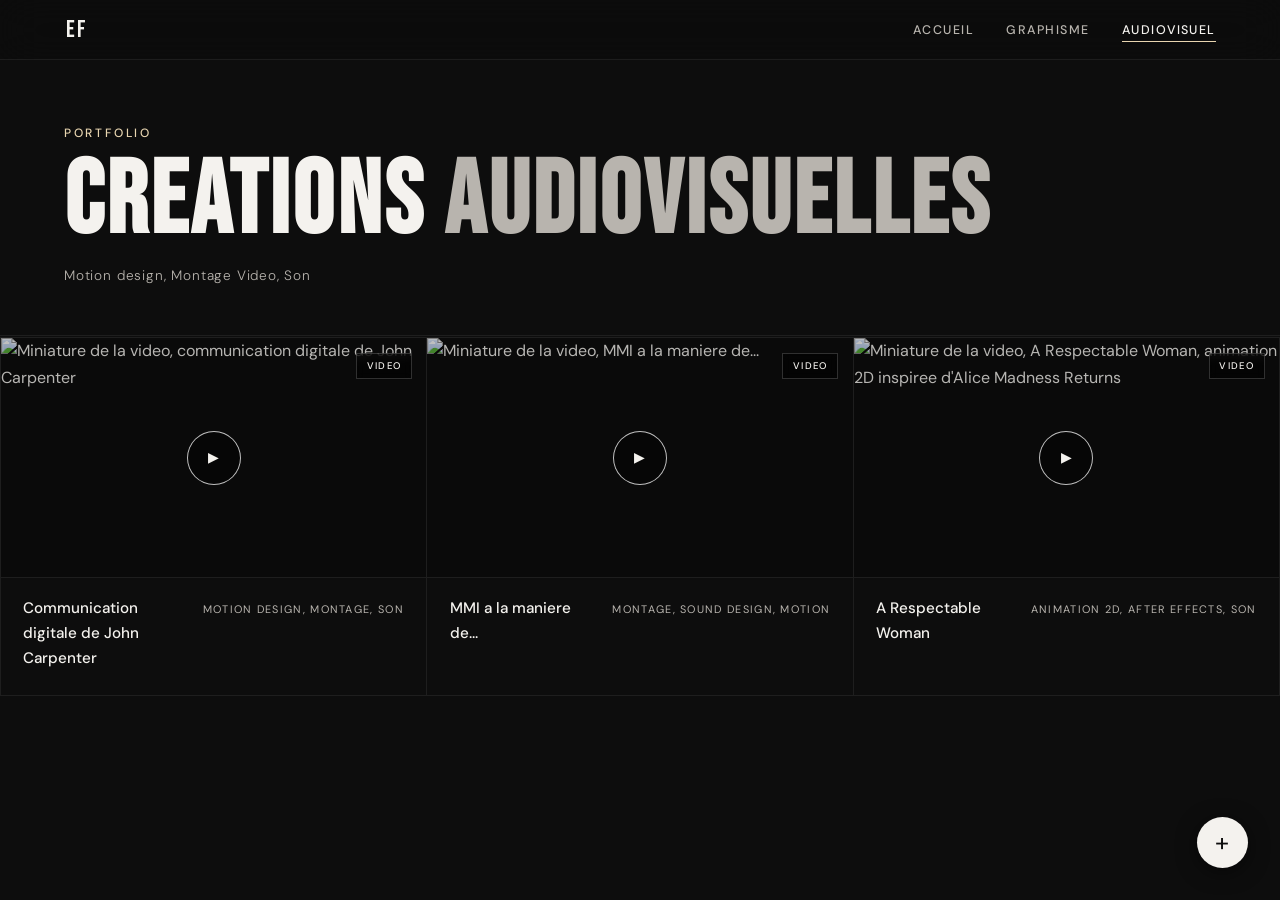
==== creations-audiovisuelles.html @ 41d5b632 "ajout" ====
<!DOCTYPE html>
<html lang="fr">
<head>
  <meta charset="UTF-8" />
  <meta name="viewport" content="width=device-width, initial-scale=1.0" />
  <meta name="description" content="Creations audiovisuelles d'Enzo Fontenier, motion design, film de marque, generique, sound design." />
  <title>Creations audiovisuelles</title>
  <link rel="stylesheet" href="style.css" />
</head>
<body class="page-audio">

  <a href="#galerie-video" class="lien-evitement">Aller au contenu principal</a>

  <nav class="navigation" id="navigation" aria-label="Navigation principale">
    <a href="index.html" class="navigation__logo" aria-label="Enzo Fontenier, Accueil">EF</a>
    <button class="navigation__burger" id="burger" aria-label="Ouvrir le menu" aria-expanded="false" aria-controls="liens-nav">
      <span aria-hidden="true"></span>
      <span aria-hidden="true"></span>
      <span aria-hidden="true"></span>
    </button>
    <ul class="navigation__liens" id="liens-nav" role="list">
      <li><a href="index.html" class="navigation__lien">Accueil</a></li>
      <li><a href="creations-graphiques.html" class="navigation__lien">Graphisme</a></li>
      <li><a href="creations-audiovisuelles.html" class="navigation__lien actif" aria-current="page">Audiovisuel</a></li>
    </ul>
  </nav>

  <header class="entete-page">
    <p class="sous-titre">Portfolio</p>
    <h1 class="entete-page__titre">Creations <em>audiovisuelles</em></h1>
    <p class="entete-page__description">Motion design, Montage Video, Son</p>
  </header>

  <main class="galerie-video" id="galerie-video" aria-label="Galerie des creations audiovisuelles">

    <article class="carte-video apparition"
      data-type="youtube"
      data-src="YeuqYWACY8Q"
      data-titre="Communication digitale de John Carpenter"
      data-description="Dans le cadre d'un projet universitaire de groupe, nous avons imagine la presence en ligne de John Carpenter au debut des annees 1980, comme si Internet et les reseaux sociaux existaient deja. L'objectif etait de concevoir une communication digitale fidele a son univers, sa personnalite et son parcours, tout en utilisant les codes actuels du web. Pour ce projet, j'ai realise le montage video, le motion design ainsi que la conception et le mixage sonore."
      tabindex="0"
      role="button"
      aria-haspopup="dialog"
      aria-label="Lire la video : Communication digitale de John Carpenter"
    >
      <div class="carte-video__miniature">
        <img
          src="https://img.youtube.com/vi/YeuqYWACY8Q/hqdefault.jpg"
          srcset="
            https://img.youtube.com/vi/YeuqYWACY8Q/mqdefault.jpg 320w,
            https://img.youtube.com/vi/YeuqYWACY8Q/hqdefault.jpg 480w,
            https://img.youtube.com/vi/YeuqYWACY8Q/sddefault.jpg 640w,
            https://img.youtube.com/vi/YeuqYWACY8Q/maxresdefault.jpg 1280w
          "
          sizes="(max-width: 480px) 100vw, (max-width: 768px) 50vw, 640px"
          alt="Miniature de la video, communication digitale de John Carpenter"
          loading="lazy"
          width="1280"
          height="720"
        />
        <div class="carte-video__lecture" aria-hidden="true"><span>&#9654;</span></div>
        <span class="carte-video__badge" aria-label="Categorie Video">Video</span>
      </div>
      <div class="carte-video__meta">
        <h2 class="carte-video__titre">Communication digitale de John Carpenter</h2>
        <p class="carte-video__categorie">Motion design, Montage, Son</p>
      </div>
    </article>

    <article class="carte-video apparition"
      data-type="youtube"
      data-src="-FejxiCeyHo"
      data-titre="MMI a la maniere de..."
      data-description="Dans le cadre d'un travail de groupe, nous avons realise une video de presentation de la formation MMI avec deux contraintes : adopter une esthetique cinematographique et limiter chaque plan a une duree maximale de 5 secondes. Au sein du projet, j'ai pris en charge le sound design, l'enregistrement et le mixage des voix sur Reaper et Adobe Audition, ainsi que le montage video et le motion design sur After Effects et Vegas Pro."
      tabindex="0"
      role="button"
      aria-haspopup="dialog"
      aria-label="Lire la video : MMI a la maniere de..."
    >
      <div class="carte-video__miniature">
        <img
          src="https://img.youtube.com/vi/-FejxiCeyHo/hqdefault.jpg"
          srcset="
            https://img.youtube.com/vi/-FejxiCeyHo/mqdefault.jpg 320w,
            https://img.youtube.com/vi/-FejxiCeyHo/hqdefault.jpg 480w,
            https://img.youtube.com/vi/-FejxiCeyHo/sddefault.jpg 640w,
            https://img.youtube.com/vi/-FejxiCeyHo/maxresdefault.jpg 1280w
          "
          sizes="(max-width: 480px) 100vw, (max-width: 768px) 50vw, 640px"
          alt="Miniature de la video, MMI a la maniere de..."
          loading="lazy"
          width="1280"
          height="720"
        />
        <div class="carte-video__lecture" aria-hidden="true"><span>&#9654;</span></div>
        <span class="carte-video__badge" aria-label="Categorie Video">Video</span>
      </div>
      <div class="carte-video__meta">
        <h2 class="carte-video__titre">MMI a la maniere de...</h2>
        <p class="carte-video__categorie">Montage, Sound design, Motion</p>
      </div>
    </article>

    <article class="carte-video apparition"
      data-type="youtube"
      data-src="Frn0LVYaQxY"
      data-titre="A Respectable Woman"
      data-description="Dans le cadre d'un projet de groupe en anglais, nous avons realise une animation 2D en motion design inspiree de l'univers visuel du jeu video Alice: Madness Returns. J'ai concu et anime l'ensemble du projet sur Adobe After Effects, en travaillant les animations, les transitions et l'ambiance graphique afin de restituer l'esthetique sombre et immersive du jeu. J'ai egalement assure le mixage et le traitement des voix sur Adobe Audition pour garantir une meilleure qualite sonore et une coherence avec l'animation."
      tabindex="0"
      role="button"
      aria-haspopup="dialog"
      aria-label="Lire la video : A Respectable Woman"
    >
      <div class="carte-video__miniature">
        <img
          src="https://img.youtube.com/vi/Frn0LVYaQxY/hqdefault.jpg"
          srcset="
            https://img.youtube.com/vi/Frn0LVYaQxY/mqdefault.jpg 320w,
            https://img.youtube.com/vi/Frn0LVYaQxY/hqdefault.jpg 480w,
            https://img.youtube.com/vi/Frn0LVYaQxY/sddefault.jpg 640w,
            https://img.youtube.com/vi/Frn0LVYaQxY/maxresdefault.jpg 1280w
          "
          sizes="(max-width: 480px) 100vw, (max-width: 768px) 50vw, 640px"
          alt="Miniature de la video, A Respectable Woman, animation 2D inspiree d'Alice Madness Returns"
          loading="lazy"
          width="1280"
          height="720"
        />
        <div class="carte-video__lecture" aria-hidden="true"><span>&#9654;</span></div>
        <span class="carte-video__badge" aria-label="Categorie Video">Video</span>
      </div>
      <div class="carte-video__meta">
        <h2 class="carte-video__titre">A Respectable Woman</h2>
        <p class="carte-video__categorie">Animation 2D, After Effects, Son</p>
      </div>
    </article>

  </main>

  <div class="modale-video" id="modale-video" role="dialog" aria-modal="true" aria-labelledby="modale-video-titre" aria-hidden="true">
    <button class="modale-video__fermer" id="modale-video-fermer" aria-label="Fermer la video">X</button>
    <div class="modale-video__interieur">
      <div class="modale-video__lecteur" id="modale-video-lecteur"></div>
      <div class="modale-video__legende">
        <h2 class="modale-video__titre" id="modale-video-titre"></h2>
        <p class="modale-video__description" id="modale-video-description"></p>
      </div>
    </div>
  </div>

  <button class="ajout-rapide-toggle" id="ajout-rapide-toggle" aria-label="Ajouter une video a la galerie" aria-controls="ajout-rapide-panneau" aria-expanded="false">+</button>

  <div class="ajout-rapide-panneau" id="ajout-rapide-panneau" role="dialog" aria-modal="true" aria-label="Ajouter une video YouTube" aria-hidden="true">
    <div class="ajout-rapide-panneau__entete">
      <h2 class="ajout-rapide-panneau__titre">Ajouter une video YouTube</h2>
      <button class="ajout-rapide-panneau__fermer" id="ajout-rapide-fermer" aria-label="Fermer le panneau">X</button>
    </div>
    <div class="ajout-rapide-panneau__corps">
      <label for="ajout-url">Lien YouTube <span>(ou juste l'ID)</span></label>
      <input type="url" id="ajout-url" placeholder="https://www.youtube.com/watch?v=..." autocomplete="off" />

      <label for="ajout-titre">Titre du projet</label>
      <input type="text" id="ajout-titre" placeholder="Mon projet video" />

      <label for="ajout-badge">Categorie</label>
      <input type="text" id="ajout-badge" placeholder="Motion, Film, Pub..." />

      <label for="ajout-tag">Format</label>
      <input type="text" id="ajout-tag" placeholder="Motion design, 1'20" />

      <label for="ajout-description">Description</label>
      <textarea id="ajout-description" rows="3" placeholder="Description du projet..."></textarea>

      <div class="ajout-rapide-panneau__actions">
        <button id="ajout-soumettre" type="button">Ajouter a la galerie</button>
        <button id="ajout-exporter" type="button">Exporter le HTML</button>
      </div>
      <p class="ajout-rapide-panneau__hint" id="ajout-hint" role="status" aria-live="polite"></p>
    </div>
  </div>

  <div class="modale-export" id="modale-export" role="dialog" aria-modal="true" aria-label="Code HTML a copier" aria-hidden="true">
    <div class="modale-export__interieur">
      <div class="modale-export__entete">
        <h3>Code HTML a copier dans la page</h3>
        <button id="modale-export-fermer" aria-label="Fermer la modale d'export">X</button>
      </div>
      <pre id="modale-export-code" tabindex="0" aria-label="Code HTML genere"></pre>
      <button id="modale-export-copier" type="button">Copier</button>
    </div>
  </div>

  <script src="accessibilite.js"></script>
  <script src="script.js"></script>

  <!-- Données structurées JSON-LD VideoObject pour le SEO -->
  <script type="application/ld+json">
  [
    {
      "@context": "https://schema.org",
      "@type": "VideoObject",
      "name": "Communication digitale de John Carpenter",
      "description": "Dans le cadre d'un projet universitaire de groupe, nous avons imagine la presence en ligne de John Carpenter au debut des annees 1980, comme si Internet et les reseaux sociaux existaient deja. L'objectif etait de concevoir une communication digitale fidele a son univers, sa personnalite et son parcours, tout en utilisant les codes actuels du web. Pour ce projet, j'ai realise le montage video, le motion design ainsi que la conception et le mixage sonore.",
      "thumbnailUrl": "https://img.youtube.com/vi/YeuqYWACY8Q/maxresdefault.jpg",
      "uploadDate": "2024-01-01",
      "embedUrl": "https://www.youtube.com/embed/YeuqYWACY8Q",
      "url": "https://www.youtube.com/watch?v=YeuqYWACY8Q",
      "author": {
        "@type": "Person",
        "name": "Enzo Fontenier"
      },
      "keywords": "motion design, montage video, sound design, John Carpenter, communication digitale"
    },
    {
      "@context": "https://schema.org",
      "@type": "VideoObject",
      "name": "MMI a la maniere de...",
      "description": "Dans le cadre d'un travail de groupe, nous avons realise une video de presentation de la formation MMI avec deux contraintes : adopter une esthetique cinematographique et limiter chaque plan a une duree maximale de 5 secondes. Au sein du projet, j'ai pris en charge le sound design, l'enregistrement et le mixage des voix sur Reaper et Adobe Audition, ainsi que le montage video et le motion design sur After Effects et Vegas Pro.",
      "thumbnailUrl": "https://img.youtube.com/vi/-FejxiCeyHo/maxresdefault.jpg",
      "uploadDate": "2024-01-01",
      "embedUrl": "https://www.youtube.com/embed/-FejxiCeyHo",
      "url": "https://www.youtube.com/watch?v=-FejxiCeyHo",
      "author": {
        "@type": "Person",
        "name": "Enzo Fontenier"
      },
      "keywords": "montage video, sound design, motion design, MMI, After Effects, Vegas Pro"
    },
    {
      "@context": "https://schema.org",
      "@type": "VideoObject",
      "name": "A Respectable Woman",
      "description": "Dans le cadre d'un projet de groupe en anglais, nous avons realise une animation 2D en motion design inspiree de l'univers visuel du jeu video Alice: Madness Returns. J'ai concu et anime l'ensemble du projet sur Adobe After Effects, en travaillant les animations, les transitions et l'ambiance graphique afin de restituer l'esthetique sombre et immersive du jeu. J'ai egalement assure le mixage et le traitement des voix sur Adobe Audition pour garantir une meilleure qualite sonore et une coherence avec l'animation.",
      "thumbnailUrl": "https://img.youtube.com/vi/Frn0LVYaQxY/maxresdefault.jpg",
      "uploadDate": "2024-01-01",
      "embedUrl": "https://www.youtube.com/embed/Frn0LVYaQxY",
      "url": "https://www.youtube.com/watch?v=Frn0LVYaQxY",
      "author": {
        "@type": "Person",
        "name": "Enzo Fontenier"
      },
      "keywords": "animation 2D, motion design, After Effects, Alice Madness Returns, sound design"
    }
  ]
  </script>
</body>
</html>
---- style.css ----
@font-face {
  font-family: 'Bebas Neue';
  src: url('fonts/bebas-neue-400.woff2') format('woff2');
  font-weight: 400;
  font-style: normal;
  font-display: swap;
}

@font-face {
  font-family: 'DM Sans';
  src: url('fonts/dm-sans-300-normal.woff2') format('woff2');
  font-weight: 300;
  font-style: normal;
  font-display: swap;
}

@font-face {
  font-family: 'DM Sans';
  src: url('fonts/dm-sans-300-italic.woff2') format('woff2');
  font-weight: 300;
  font-style: italic;
  font-display: swap;
}

@font-face {
  font-family: 'DM Sans';
  src: url('fonts/dm-sans-400-normal.woff2') format('woff2');
  font-weight: 400;
  font-style: normal;
  font-display: swap;
}

@font-face {
  font-family: 'DM Sans';
  src: url('fonts/dm-sans-500-normal.woff2') format('woff2');
  font-weight: 500;
  font-style: normal;
  font-display: swap;
}

:root {
  --noir:        #0d0d0d;
  --blanc:       #f4f2ee;
  --gris-100:    #e0ddd8;
  --gris-200:    #b8b4ae;
  --gris-700:    #2a2826;
  --gris-900:    #161412;
  --accent:      #e8d5b0;
  --police-titre: 'Bebas Neue', 'Arial Narrow', sans-serif;
  --police-corps: 'DM Sans', Helvetica, Arial, sans-serif;
  --nav-h:        60px;
  --rayon:        4px;
  --ease:         cubic-bezier(0.25, 0.46, 0.45, 0.94);
  --ease-out:     cubic-bezier(0.16, 1, 0.3, 1);
  --transition:   0.35s var(--ease);
}

*,
*::before,
*::after {
  box-sizing: border-box;
  margin: 0;
  padding: 0;
}

html {
  scroll-behavior: smooth;
  -webkit-font-smoothing: antialiased;
  text-rendering: optimizeLegibility;
}

body {
  background: var(--noir);
  color: var(--blanc);
  font-family: var(--police-corps);
  font-size: 1rem;
  line-height: 1.65;
  min-height: 100vh;
  overflow-x: hidden;
}

img,
video {
  display: block;
  max-width: 100%;
  height: auto;
}

a {
  color: inherit;
  text-decoration: none;
}

ul {
  list-style: none;
}

button {
  background: none;
  border: none;
  cursor: pointer;
  font: inherit;
  color: inherit;
}

:focus-visible {
  outline: 2px solid var(--accent);
  outline-offset: 3px;
}

.visually-hidden {
  position: absolute;
  width: 1px;
  height: 1px;
  overflow: hidden;
  clip-path: inset(50%);
  white-space: nowrap;
}

.lien-evitement {
  position: absolute;
  top: -100px;
  left: 1rem;
  z-index: 1000;
  background: var(--blanc);
  color: var(--noir);
  padding: 0.75rem 1.25rem;
  border-radius: var(--rayon);
  font-size: 0.85rem;
  font-weight: 600;
  transition: top 0.2s ease;
}

.lien-evitement:focus {
  top: 1rem;
}

.grille-fond {
  position: fixed;
  inset: 0;
  z-index: 0;
  pointer-events: none;
  background-image:
    linear-gradient(rgba(255, 255, 255, 0.018) 1px, transparent 1px),
    linear-gradient(90deg, rgba(255, 255, 255, 0.018) 1px, transparent 1px);
  background-size: 72px 72px;
}

.navigation {
  position: fixed;
  top: 0;
  left: 0;
  right: 0;
  height: var(--nav-h);
  display: flex;
  align-items: center;
  justify-content: space-between;
  padding: 0 clamp(1.5rem, 5vw, 4rem);
  z-index: 100;
  background: rgba(13, 13, 13, 0.92);
  backdrop-filter: blur(20px);
  -webkit-backdrop-filter: blur(20px);
  border-bottom: 1px solid rgba(255, 255, 255, 0.07);
}

.navigation__logo {
  font-family: var(--police-titre);
  font-size: 1.5rem;
  letter-spacing: 0.1em;
  color: var(--blanc);
  padding: 0.25rem 0.1rem;
}

.navigation__liens {
  display: flex;
  gap: 2rem;
}

.navigation__lien {
  font-size: 0.78rem;
  font-weight: 500;
  letter-spacing: 0.12em;
  text-transform: uppercase;
  color: var(--gris-200);
  transition: color var(--transition);
  position: relative;
  padding-bottom: 3px;
}

.navigation__lien::after {
  content: '';
  position: absolute;
  bottom: -1px;
  left: 0;
  width: 0;
  height: 1px;
  background: var(--accent);
  transition: width var(--transition);
}

.navigation__lien:hover,
.navigation__lien.actif {
  color: var(--blanc);
}

.navigation__lien.actif::after,
.navigation__lien:hover::after {
  width: 100%;
}

.navigation__burger {
  display: none;
  flex-direction: column;
  justify-content: center;
  align-items: center;
  gap: 5px;
  width: 44px;
  height: 44px;
}

.navigation__burger span {
  display: block;
  width: 22px;
  height: 1.5px;
  background: var(--blanc);
  transition: var(--transition);
}

.navigation__burger.ouvert span:nth-child(1) { transform: translateY(6.5px) rotate(45deg); }
.navigation__burger.ouvert span:nth-child(2) { opacity: 0; }
.navigation__burger.ouvert span:nth-child(3) { transform: translateY(-6.5px) rotate(-45deg); }

.apparition {
  opacity: 0;
  transform: translateY(24px);
  transition: opacity 0.65s var(--ease-out), transform 0.65s var(--ease-out);
}

.apparition.visible {
  opacity: 1;
  transform: translateY(0);
}

@media (prefers-reduced-motion: reduce) {
  .apparition,
  .accueil__cadre-photo,
  .carte__images img,
  .carte-video__miniature img {
    transition: none !important;
    animation: none !important;
    opacity: 1;
    transform: none;
  }
}

.accueil {
  position: relative;
  z-index: 1;
  min-height: 100vh;
  display: grid;
  grid-template-columns: 420px 1fr;
  align-items: stretch;
  padding-top: var(--nav-h);
}

.accueil__colonne-photo {
  display: flex;
  flex-direction: column;
  align-items: center;
  justify-content: center;
  padding: 3rem clamp(1.5rem, 3vw, 3rem);
  border-right: 1px solid rgba(255, 255, 255, 0.07);
  gap: 2rem;
  min-height: calc(100vh - var(--nav-h));
}

.accueil__cadre-photo {
  position: relative;
  width: min(320px, 90%);
  animation: apparaitre 0.9s var(--ease-out) 0.1s both;
}

@keyframes apparaitre {
  from { opacity: 0; transform: translateY(20px); }
  to   { opacity: 1; transform: translateY(0); }
}

.accueil__photo {
  width: 100%;
  aspect-ratio: 4 / 5;
  object-fit: cover;
  object-position: top;
  display: block;
}

.accueil__photo-accent {
  position: absolute;
  inset: -10px;
  border: 1px solid rgba(232, 213, 176, 0.2);
  pointer-events: none;
}

.accueil__reseaux {
  display: flex;
  gap: 1.5rem;
}

.accueil__reseaux a {
  font-size: 0.75rem;
  font-weight: 500;
  letter-spacing: 0.12em;
  text-transform: uppercase;
  color: var(--gris-200);
  transition: color var(--transition);
  padding: 0.4rem 0.1rem;
}

.accueil__reseaux a:hover {
  color: var(--accent);
}

.accueil__contenu {
  display: flex;
  flex-direction: column;
  justify-content: center;
  padding: 3rem clamp(2rem, 5vw, 6rem);
  gap: 1.8rem;
}

.sous-titre {
  font-size: 0.75rem;
  font-weight: 500;
  letter-spacing: 0.22em;
  text-transform: uppercase;
  color: var(--accent);
  transition-delay: 0.1s;
}

.accueil__nom {
  display: flex;
  flex-direction: column;
  font-family: var(--police-titre);
  font-size: clamp(4rem, 8vw, 9rem);
  line-height: 0.92;
  letter-spacing: 0.02em;
  transition-delay: 0.15s;
}

.accueil__prenom      { color: var(--gris-200); }
.accueil__nom-famille { color: var(--blanc); }

.accueil__bio {
  max-width: 46ch;
  color: var(--gris-100);
  font-size: 0.95rem;
  font-weight: 300;
  line-height: 1.8;
  transition-delay: 0.25s;
}

.accueil__cta {
  display: flex;
  flex-wrap: wrap;
  gap: 0.9rem;
  transition-delay: 0.35s;
}

.btn {
  font-size: 0.75rem;
  font-weight: 500;
  letter-spacing: 0.15em;
  text-transform: uppercase;
  padding: 0.9rem 2.2rem;
  transition: var(--transition);
  min-height: 44px;
  display: inline-flex;
  align-items: center;
}

.btn--primaire {
  background: var(--blanc);
  color: var(--noir);
}

.btn--primaire:hover {
  background: var(--accent);
  transform: translateY(-2px);
}

.btn--fantome {
  border: 1px solid rgba(255, 255, 255, 0.35);
  color: var(--blanc);
}

.btn--fantome:hover {
  border-color: var(--accent);
  color: var(--accent);
  transform: translateY(-2px);
}

.indicateur-scroll {
  position: fixed;
  bottom: 2rem;
  left: 50%;
  transform: translateX(-50%);
  display: flex;
  flex-direction: column;
  align-items: center;
  gap: 0.4rem;
  text-decoration: none;
  color: inherit;
  opacity: 0.45;
  transition: opacity 0.3s ease;
  z-index: 10;
  cursor: pointer;
}

.indicateur-scroll:hover { opacity: 1; }

.indicateur-scroll.cache {
  opacity: 0;
  pointer-events: none;
}

.indicateur-scroll__texte {
  font-size: 0.65rem;
  font-weight: 600;
  letter-spacing: 0.18em;
  text-transform: uppercase;
}

.indicateur-scroll__fleche {
  animation: rebond 1.6s ease-in-out infinite;
  display: flex;
}

@keyframes rebond {
  0%, 100% { transform: translateY(0); }
  50%       { transform: translateY(6px); }
}

.contact {
  padding: clamp(4rem, 10vw, 8rem) clamp(1.5rem, 6vw, 5rem);
  position: relative;
  z-index: 1;
}

.contact__interieur {
  max-width: 760px;
  margin: 0 auto;
}

.contact__titre {
  font-size: clamp(2rem, 5vw, 3.5rem);
  font-weight: 700;
  letter-spacing: -0.02em;
  margin-bottom: 2.5rem;
  line-height: 1.1;
}

.contact__formulaire {
  display: flex;
  flex-direction: column;
  gap: 1.25rem;
}

.contact__ligne {
  display: grid;
  grid-template-columns: 1fr 1fr;
  gap: 1.25rem;
}

.contact__champ {
  display: flex;
  flex-direction: column;
  gap: 0.4rem;
}

.contact__champ label {
  font-size: 0.78rem;
  font-weight: 600;
  letter-spacing: 0.08em;
  text-transform: uppercase;
  opacity: 0.6;
}

.contact__champ input,
.contact__champ textarea {
  background: transparent;
  border: 1px solid rgba(255, 255, 255, 0.15);
  border-radius: var(--rayon);
  padding: 0.75rem 1rem;
  font-size: 0.95rem;
  color: inherit;
  font-family: inherit;
  transition: border-color 0.2s ease, box-shadow 0.2s ease;
  outline: none;
  resize: vertical;
  width: 100%;
}

.contact__champ input::placeholder,
.contact__champ textarea::placeholder {
  opacity: 0.35;
}

.contact__champ input:focus,
.contact__champ textarea:focus {
  border-color: rgba(255, 255, 255, 0.5);
  box-shadow: 0 0 0 3px rgba(255, 255, 255, 0.06);
}

.contact__champ input:invalid:not(:placeholder-shown),
.contact__champ textarea:invalid:not(:placeholder-shown) {
  border-color: rgba(255, 100, 100, 0.5);
}

.contact__note {
  font-size: 0.78rem;
  color: var(--gris-200);
  margin-bottom: 0.25rem;
}

.contact__soumettre {
  align-self: flex-start;
  display: inline-flex;
  align-items: center;
  gap: 0.6rem;
  margin-top: 0.5rem;
}

.contact__soumettre svg {
  transition: transform 0.2s ease;
}

.contact__soumettre:hover svg {
  transform: translateX(3px) translateY(-2px);
}

.contact__statut {
  font-size: 0.85rem;
  color: var(--accent);
  min-height: 1.2em;
}

.entete-page {
  position: relative;
  z-index: 1;
  padding: calc(var(--nav-h) + 4rem) clamp(1.5rem, 5vw, 5rem) 3rem;
  border-bottom: 1px solid rgba(255, 255, 255, 0.07);
}

.entete-page .sous-titre {
  margin-bottom: 0.8rem;
}

.entete-page__titre {
  font-family: var(--police-titre);
  font-size: clamp(3.5rem, 8vw, 8rem);
  line-height: 0.9;
  letter-spacing: 0.03em;
  margin-bottom: 1rem;
}

.entete-page__titre em {
  font-style: normal;
  color: var(--gris-200);
}

.entete-page__description {
  font-size: 0.85rem;
  font-weight: 300;
  color: var(--gris-200);
  letter-spacing: 0.06em;
}

.galerie {
  position: relative;
  z-index: 1;
  display: grid;
  grid-template-columns: repeat(auto-fill, minmax(min(100%, 380px), 1fr));
  gap: 1px;
  background: rgba(255, 255, 255, 0.07);
  padding: 1px;
  margin-top: 1px;
}

.carte {
  background: var(--noir);
  cursor: pointer;
  overflow: hidden;
  transition-delay: calc(var(--i, 0) * 60ms);
}

.carte__images {
  position: relative;
  overflow: hidden;
  aspect-ratio: 4 / 3;
}

.carte__images img {
  position: absolute;
  inset: 0;
  width: 100%;
  height: 100%;
  object-fit: cover;
  transition: transform 0.65s var(--ease);
}

.carte__images img:not(:first-child) {
  display: none;
}

.carte:hover .carte__images img {
  transform: scale(1.05);
}

.carte__superposition {
  position: absolute;
  inset: 0;
  background: rgba(13, 13, 13, 0.55);
  display: flex;
  align-items: flex-end;
  padding: 1.2rem;
  opacity: 0;
  transition: opacity 0.35s;
}

.carte:hover .carte__superposition,
.carte:focus-within .carte__superposition {
  opacity: 1;
}

.carte__label-ouverture {
  font-size: 0.7rem;
  font-weight: 500;
  letter-spacing: 0.18em;
  text-transform: uppercase;
  color: var(--blanc);
  border: 1px solid rgba(255, 255, 255, 0.45);
  padding: 0.4rem 0.9rem;
}

.carte__meta {
  padding: 1.1rem 1.4rem 1.5rem;
  border-top: 1px solid rgba(255, 255, 255, 0.07);
  display: flex;
  align-items: baseline;
  justify-content: space-between;
  gap: 1rem;
}

.carte__titre {
  font-family: var(--police-corps);
  font-size: 0.95rem;
  font-weight: 500;
}

.carte__categorie {
  font-size: 0.68rem;
  font-weight: 400;
  letter-spacing: 0.12em;
  text-transform: uppercase;
  color: var(--gris-200);
  white-space: nowrap;
}

.faq {
  position: relative;
  z-index: 1;
  padding: clamp(4rem, 10vw, 7rem) clamp(1.5rem, 6vw, 5rem);
  border-top: 1px solid rgba(255, 255, 255, 0.07);
}

.faq__contenu {
  max-width: 760px;
  margin: 0 auto;
  counter-reset: faq;
}

.faq__titre {
  font-family: var(--police-titre);
  font-size: clamp(2.2rem, 5vw, 3.5rem);
  letter-spacing: 0.03em;
  line-height: 1;
  margin-bottom: clamp(2rem, 5vw, 3rem);
}

.faq__item {
  counter-increment: faq;
  border-top: 1px solid rgba(255, 255, 255, 0.1);
  padding: 1.75rem 0;
}

.faq__item:last-of-type {
  border-bottom: 1px solid rgba(255, 255, 255, 0.1);
}

.faq__question {
  display: flex;
  align-items: baseline;
  gap: 1rem;
  font-family: var(--police-corps);
  font-size: clamp(1rem, 2vw, 1.15rem);
  font-weight: 500;
  letter-spacing: 0.01em;
  line-height: 1.4;
  margin-bottom: 0.9rem;
}

.faq__question::before {
  content: counter(faq, decimal-leading-zero);
  flex-shrink: 0;
  font-family: var(--police-corps);
  font-size: 0.7rem;
  font-weight: 600;
  letter-spacing: 0.08em;
  color: var(--accent);
  padding-top: 0.25rem;
}

.faq__reponse p {
  font-size: 0.92rem;
  font-weight: 300;
  line-height: 1.85;
  color: var(--gris-100);
  padding-left: calc(0.7rem + 1rem);
}

.faq__reponse strong {
  color: var(--accent);
  font-weight: 600;
}

.tiroir {
  position: fixed;
  inset: 0;
  z-index: 200;
  display: flex;
  justify-content: flex-end;
  pointer-events: none;
}

.tiroir.ouvert {
  pointer-events: all;
}

.tiroir__fond {
  position: absolute;
  inset: 0;
  background: rgba(0, 0, 0, 0.7);
  opacity: 0;
  transition: opacity 0.4s var(--ease);
  backdrop-filter: blur(4px);
  -webkit-backdrop-filter: blur(4px);
}

.tiroir.ouvert .tiroir__fond {
  opacity: 1;
}

.tiroir__panneau {
  position: relative;
  z-index: 1;
  width: min(680px, 100vw);
  height: 100%;
  background: var(--gris-900);
  border-left: 1px solid rgba(255, 255, 255, 0.08);
  display: flex;
  flex-direction: column;
  transform: translateX(100%);
  transition: transform 0.5s var(--ease-out);
  overflow: hidden;
}

.tiroir.ouvert .tiroir__panneau {
  transform: translateX(0);
}

.tiroir__entete {
  display: flex;
  align-items: flex-start;
  justify-content: space-between;
  padding: 2rem 2rem 1.5rem;
  border-bottom: 1px solid rgba(255, 255, 255, 0.07);
  flex-shrink: 0;
}

.tiroir__entete-texte {
  display: flex;
  flex-direction: column;
  gap: 0.35rem;
}

.tiroir__categorie {
  font-size: 0.68rem;
  font-weight: 500;
  letter-spacing: 0.18em;
  text-transform: uppercase;
  color: var(--accent);
}

.tiroir__titre {
  font-family: var(--police-titre);
  font-size: 2.2rem;
  letter-spacing: 0.04em;
  line-height: 1;
}

.tiroir__fermer {
  width: 44px;
  height: 44px;
  border: 1px solid rgba(255, 255, 255, 0.18);
  display: flex;
  align-items: center;
  justify-content: center;
  font-size: 0.9rem;
  color: var(--gris-200);
  flex-shrink: 0;
  transition: border-color var(--transition), color var(--transition), transform var(--transition);
  margin-top: 0.2rem;
}

.tiroir__fermer:hover {
  border-color: var(--blanc);
  color: var(--blanc);
  transform: rotate(90deg);
}

.tiroir__contenu {
  overflow-y: auto;
  flex: 1;
  padding: 2rem;
  display: flex;
  flex-direction: column;
  gap: 1.5rem;
  scrollbar-width: thin;
  scrollbar-color: var(--gris-700) transparent;
}

.tiroir__contenu::-webkit-scrollbar { width: 4px; }
.tiroir__contenu::-webkit-scrollbar-track { background: transparent; }
.tiroir__contenu::-webkit-scrollbar-thumb { background: var(--gris-700); border-radius: 2px; }

.tiroir__description {
  font-size: 0.92rem;
  font-weight: 300;
  color: var(--gris-100);
  line-height: 1.8;
}

.tiroir__meta-grille {
  display: flex;
  flex-wrap: wrap;
  gap: 0.5rem 1.5rem;
}

.tiroir__meta-element {
  display: flex;
  flex-direction: column;
  gap: 0.15rem;
}

.tiroir__meta-label {
  font-size: 0.63rem;
  font-weight: 500;
  letter-spacing: 0.16em;
  text-transform: uppercase;
  color: var(--gris-200);
}

.tiroir__meta-valeur {
  font-size: 0.85rem;
  font-weight: 400;
  color: var(--blanc);
}

.tiroir__images {
  display: flex;
  flex-direction: column;
  gap: 1rem;
}

.tiroir__image-projet {
  width: 100%;
  height: auto;
  max-width: 100%;
  display: block;
  object-fit: contain;
  border-radius: var(--rayon);
  background: var(--gris-900);
}

.galerie-video {
  position: relative;
  z-index: 1;
  display: grid;
  grid-template-columns: repeat(auto-fill, minmax(min(100%, 380px), 1fr));
  gap: 1px;
  background: rgba(255, 255, 255, 0.07);
  padding: 1px;
  margin-top: 1px;
}

.carte-video {
  background: var(--noir);
  cursor: pointer;
  overflow: hidden;
  transition-delay: calc(var(--i, 0) * 60ms);
}

.carte-video__miniature {
  position: relative;
  overflow: hidden;
  aspect-ratio: 16 / 9;
}

.carte-video__miniature img {
  width: 100%;
  height: 100%;
  object-fit: cover;
  transition: transform 0.65s var(--ease);
}

.carte-video:hover .carte-video__miniature img {
  transform: scale(1.04);
}

.carte-video__lecture {
  position: absolute;
  inset: 0;
  display: flex;
  align-items: center;
  justify-content: center;
  background: rgba(0, 0, 0, 0.25);
  transition: background 0.35s;
}

.carte-video:hover .carte-video__lecture {
  background: rgba(0, 0, 0, 0.4);
}

.carte-video__lecture span {
  width: 54px;
  height: 54px;
  border: 1.5px solid rgba(255, 255, 255, 0.75);
  border-radius: 50%;
  display: flex;
  align-items: center;
  justify-content: center;
  font-size: 0.85rem;
  color: var(--blanc);
  background: rgba(0, 0, 0, 0.3);
  backdrop-filter: blur(4px);
  transition: transform 0.4s var(--ease-out), background 0.35s;
}

.carte-video:hover .carte-video__lecture span {
  transform: scale(1.1);
  background: rgba(255, 255, 255, 0.12);
}

.carte-video__badge {
  position: absolute;
  top: 0.9rem;
  right: 0.9rem;
  font-size: 0.6rem;
  font-weight: 500;
  letter-spacing: 0.14em;
  text-transform: uppercase;
  color: var(--blanc);
  background: rgba(0, 0, 0, 0.6);
  border: 1px solid rgba(255, 255, 255, 0.18);
  padding: 0.28rem 0.6rem;
  backdrop-filter: blur(4px);
}

.carte-video__meta {
  padding: 1.1rem 1.4rem 1.5rem;
  border-top: 1px solid rgba(255, 255, 255, 0.07);
  display: flex;
  align-items: baseline;
  justify-content: space-between;
  gap: 1rem;
}

.carte-video__titre {
  font-size: 0.95rem;
  font-weight: 500;
}

.carte-video__categorie {
  font-size: 0.68rem;
  font-weight: 400;
  letter-spacing: 0.12em;
  text-transform: uppercase;
  color: var(--gris-200);
  white-space: nowrap;
}

.modale-video {
  position: fixed;
  inset: 0;
  z-index: 200;
  background: rgba(0, 0, 0, 0.96);
  display: flex;
  align-items: center;
  justify-content: center;
  opacity: 0;
  pointer-events: none;
  transition: opacity 0.35s;
  padding: calc(var(--nav-h) + 1rem) 1.5rem 2rem;
}

.modale-video.ouverte {
  opacity: 1;
  pointer-events: all;
}

.modale-video__interieur {
  width: min(92vw, 1000px);
  transform: translateY(16px) scale(0.97);
  transition: transform 0.45s var(--ease-out);
}

.modale-video.ouverte .modale-video__interieur {
  transform: none;
}

.modale-video__lecteur {
  position: relative;
  aspect-ratio: 16 / 9;
  background: var(--gris-900);
  overflow: hidden;
}

.modale-video__lecteur iframe,
.modale-video__lecteur video {
  position: absolute;
  inset: 0;
  width: 100%;
  height: 100%;
  border: none;
}

.modale-video__legende {
  padding: 1.2rem 0 0;
  border-top: 1px solid rgba(255, 255, 255, 0.08);
}

.modale-video__titre {
  font-family: var(--police-titre);
  font-size: 1.5rem;
  letter-spacing: 0.04em;
  margin-bottom: 0.4rem;
}

.modale-video__description {
  color: var(--gris-100);
  font-size: 0.88rem;
  font-weight: 300;
  line-height: 1.75;
  max-width: 60ch;
}

.modale-video__fermer {
  position: absolute;
  top: calc(var(--nav-h) + 0.4rem);
  right: 1.5rem;
  width: 44px;
  height: 44px;
  border: 1px solid rgba(255, 255, 255, 0.18);
  display: flex;
  align-items: center;
  justify-content: center;
  color: var(--gris-200);
  font-size: 0.85rem;
  transition: border-color var(--transition), color var(--transition), transform var(--transition);
}

.modale-video__fermer:hover {
  border-color: var(--blanc);
  color: var(--blanc);
  transform: rotate(90deg);
}

.ajout-rapide-toggle {
  position: fixed;
  bottom: 2rem;
  right: 2rem;
  width: 3.2rem;
  height: 3.2rem;
  border-radius: 50%;
  background: var(--blanc);
  color: var(--noir);
  font-size: 1.6rem;
  line-height: 1;
  display: flex;
  align-items: center;
  justify-content: center;
  cursor: pointer;
  box-shadow: 0 4px 20px rgba(0, 0, 0, 0.5);
  z-index: 900;
  transition: transform 0.2s, background 0.2s;
  user-select: none;
  min-width: 44px;
  min-height: 44px;
}

.ajout-rapide-toggle:hover {
  transform: scale(1.1);
  background: var(--gris-100);
}

.ajout-rapide-panneau {
  position: fixed;
  top: 0;
  right: 0;
  width: min(420px, 100vw);
  height: 100%;
  background: var(--gris-900);
  border-left: 1px solid rgba(255, 255, 255, 0.08);
  z-index: 950;
  transform: translateX(100%);
  transition: transform 0.35s cubic-bezier(0.4, 0, 0.2, 1);
  overflow-y: auto;
  display: flex;
  flex-direction: column;
}

.ajout-rapide-panneau.ouvert {
  transform: translateX(0);
}

.ajout-rapide-panneau__entete {
  display: flex;
  justify-content: space-between;
  align-items: center;
  padding: 1.4rem 1.6rem;
  border-bottom: 1px solid rgba(255, 255, 255, 0.08);
  position: sticky;
  top: 0;
  background: var(--gris-900);
  z-index: 1;
}

.ajout-rapide-panneau__titre {
  font-size: 0.95rem;
  font-weight: 600;
  color: var(--blanc);
  margin: 0;
}

.ajout-rapide-panneau__fermer {
  color: var(--gris-200);
  font-size: 1.1rem;
  padding: 0.4rem;
  min-width: 44px;
  min-height: 44px;
  display: flex;
  align-items: center;
  justify-content: center;
  transition: color 0.15s;
}

.ajout-rapide-panneau__fermer:hover {
  color: var(--blanc);
}

.ajout-rapide-panneau__corps {
  padding: 1.4rem 1.6rem;
  display: flex;
  flex-direction: column;
  gap: 0.7rem;
}

.ajout-rapide-panneau__corps label {
  font-size: 0.75rem;
  font-weight: 600;
  text-transform: uppercase;
  letter-spacing: 0.08em;
  color: var(--gris-200);
  margin-bottom: -0.3rem;
}

.ajout-rapide-panneau__corps label span {
  text-transform: none;
  font-weight: 400;
  letter-spacing: 0;
}

.ajout-rapide-panneau__corps input,
.ajout-rapide-panneau__corps textarea {
  background: rgba(255, 255, 255, 0.05);
  border: 1px solid rgba(255, 255, 255, 0.12);
  color: var(--blanc);
  border-radius: var(--rayon);
  padding: 0.65rem 0.85rem;
  font-size: 0.88rem;
  font-family: inherit;
  outline: none;
  transition: border-color 0.15s;
  resize: vertical;
  width: 100%;
}

.ajout-rapide-panneau__corps input:focus,
.ajout-rapide-panneau__corps textarea:focus {
  border-color: var(--accent);
}

.ajout-rapide-panneau__actions {
  display: flex;
  gap: 0.6rem;
  margin-top: 0.4rem;
}

.ajout-rapide-panneau__actions button {
  flex: 1;
  padding: 0.75rem;
  border-radius: var(--rayon);
  border: none;
  font-size: 0.85rem;
  font-weight: 600;
  cursor: pointer;
  transition: opacity 0.15s;
  min-height: 44px;
}

.ajout-rapide-panneau__actions button:hover {
  opacity: 0.8;
}

#ajout-soumettre {
  background: var(--blanc);
  color: var(--noir);
}

#ajout-exporter {
  background: rgba(255, 255, 255, 0.1);
  color: var(--blanc);
  border: 1px solid rgba(255, 255, 255, 0.15);
}

.ajout-rapide-panneau__hint {
  font-size: 0.8rem;
  color: #6ecf6e;
  min-height: 1.2em;
  margin: 0;
}

.ajout-rapide-panneau__hint.erreur {
  color: #f47f7f;
}

.modale-export {
  display: none;
  position: fixed;
  inset: 0;
  background: rgba(0, 0, 0, 0.85);
  z-index: 1100;
  align-items: center;
  justify-content: center;
}

.modale-export.ouverte {
  display: flex;
}

.modale-export__interieur {
  background: var(--gris-900);
  border: 1px solid rgba(255, 255, 255, 0.1);
  border-radius: 10px;
  width: min(680px, 94vw);
  max-height: 80vh;
  display: flex;
  flex-direction: column;
  overflow: hidden;
}

.modale-export__entete {
  display: flex;
  justify-content: space-between;
  align-items: center;
  padding: 1rem 1.2rem;
  border-bottom: 1px solid rgba(255, 255, 255, 0.08);
}

.modale-export__entete h3 {
  color: var(--blanc);
  font-size: 0.9rem;
  margin: 0;
}

.modale-export__entete button {
  color: var(--gris-200);
  font-size: 1.1rem;
  padding: 0.4rem;
  min-width: 44px;
  min-height: 44px;
  display: flex;
  align-items: center;
  justify-content: center;
  transition: color 0.15s;
}

.modale-export__entete button:hover {
  color: var(--blanc);
}

#modale-export-code {
  flex: 1;
  overflow-y: auto;
  padding: 1rem 1.2rem;
  font-family: 'Courier New', monospace;
  font-size: 0.78rem;
  line-height: 1.6;
  color: #a8d5a2;
  white-space: pre-wrap;
  word-break: break-all;
  margin: 0;
}

#modale-export-copier {
  margin: 0.8rem 1.2rem 1rem;
  padding: 0.6rem 1.2rem;
  background: var(--blanc);
  color: var(--noir);
  border: none;
  border-radius: var(--rayon);
  font-weight: 600;
  font-size: 0.85rem;
  cursor: pointer;
  align-self: flex-start;
  transition: opacity 0.15s;
  min-height: 44px;
}

#modale-export-copier:hover {
  opacity: 0.8;
}

@media (max-width: 960px) {
  .accueil {
    grid-template-columns: 1fr;
    height: auto;
  }

  .accueil__colonne-photo {
    min-height: auto;
    padding: calc(var(--nav-h) + 3rem) 2rem 2.5rem;
    border-right: none;
    border-bottom: 1px solid rgba(255, 255, 255, 0.07);
  }

  .accueil__cadre-photo { width: min(280px, 65%); }

  .accueil__contenu { padding: 3rem 2rem 4rem; }

  .accueil__nom { font-size: clamp(3.5rem, 12vw, 6rem); }
}

@media (max-width: 600px) {
  :root { --nav-h: 54px; }

  .navigation__liens {
    position: fixed;
    top: var(--nav-h);
    left: 0;
    right: 0;
    flex-direction: column;
    gap: 0;
    background: var(--gris-900);
    border-bottom: 1px solid rgba(255, 255, 255, 0.07);
    max-height: 0;
    overflow: hidden;
    transition: max-height 0.4s var(--ease);
  }

  .navigation__liens.ouvert {
    max-height: 220px;
  }

  .navigation__liens li {
    border-top: 1px solid rgba(255, 255, 255, 0.05);
  }

  .navigation__lien {
    display: flex;
    align-items: center;
    padding: 0.9rem 1.5rem;
    font-size: 0.78rem;
    min-height: 44px;
  }

  .navigation__lien::after { display: none; }

  .navigation__burger { display: flex; }

  .accueil__cadre-photo { width: min(220px, 70%); }

  .accueil__nom { font-size: clamp(3rem, 16vw, 4.5rem); }

  .entete-page { padding: calc(var(--nav-h) + 2rem) 1.5rem 2rem; }

  .entete-page__titre { font-size: clamp(3rem, 14vw, 5rem); }

  .galerie,
  .galerie-video { grid-template-columns: 1fr; }

  .contact__ligne { grid-template-columns: 1fr; }

  .tiroir__panneau { width: 100vw; border-left: none; }

  .tiroir__contenu { padding: 1.5rem; }

  .modale-video { padding: calc(var(--nav-h) + 0.5rem) 1rem 1.5rem; }

  .modale-video__legende { display: none; }
}
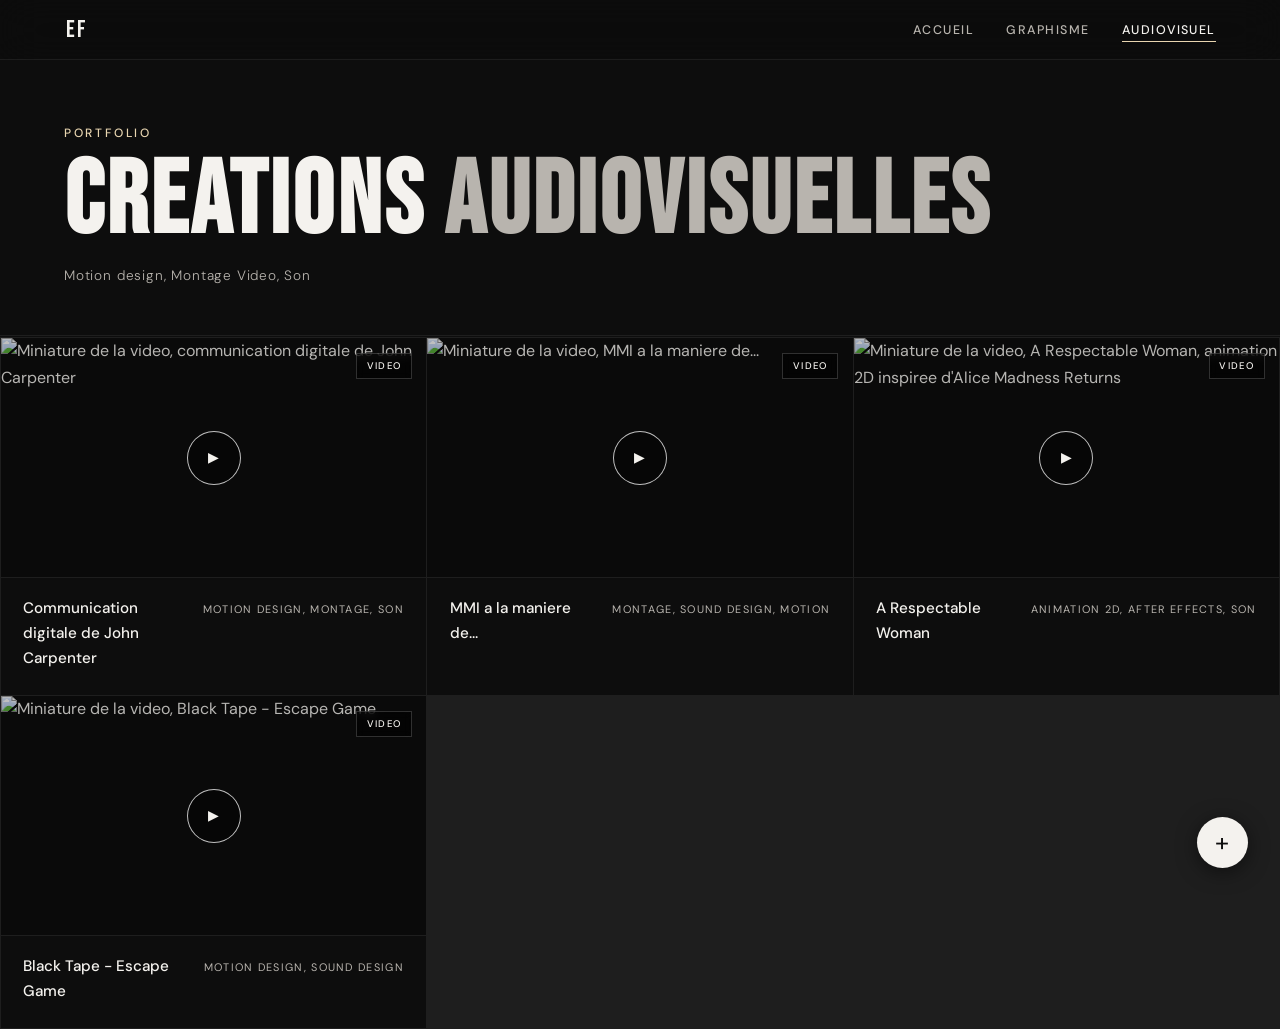
==== commit 62a0352f: "Mise à jour de la page créations audiovisuelles" ====
--- a/creations-audiovisuelles.html
+++ b/creations-audiovisuelles.html
@@ -135,6 +135,40 @@
       </div>
     </article>
 
+    <article class="carte-video apparition"
+      data-type="youtube"
+      data-src="uIcZ6npXShY"
+      data-titre="Black Tape - Escape Game"
+      data-description="Motion design et sound design pour le projet Black Tape - Escape Game."
+      tabindex="0"
+      role="button"
+      aria-haspopup="dialog"
+      aria-label="Lire la video : Black Tape - Escape Game"
+    >
+      <div class="carte-video__miniature">
+        <img
+          src="https://img.youtube.com/vi/uIcZ6npXShY/hqdefault.jpg"
+          srcset="
+            https://img.youtube.com/vi/uIcZ6npXShY/mqdefault.jpg 320w,
+            https://img.youtube.com/vi/uIcZ6npXShY/hqdefault.jpg 480w,
+            https://img.youtube.com/vi/uIcZ6npXShY/sddefault.jpg 640w,
+            https://img.youtube.com/vi/uIcZ6npXShY/maxresdefault.jpg 1280w
+          "
+          sizes="(max-width: 480px) 100vw, (max-width: 768px) 50vw, 640px"
+          alt="Miniature de la video, Black Tape - Escape Game"
+          loading="lazy"
+          width="1280"
+          height="720"
+        />
+        <div class="carte-video__lecture" aria-hidden="true"><span>&#9654;</span></div>
+        <span class="carte-video__badge" aria-label="Categorie Video">Video</span>
+      </div>
+      <div class="carte-video__meta">
+        <h2 class="carte-video__titre">Black Tape - Escape Game</h2>
+        <p class="carte-video__categorie">Motion design, Sound design</p>
+      </div>
+    </article>
+
   </main>
 
   <div class="modale-video" id="modale-video" role="dialog" aria-modal="true" aria-labelledby="modale-video-titre" aria-hidden="true">
@@ -240,6 +274,21 @@
         "name": "Enzo Fontenier"
       },
       "keywords": "animation 2D, motion design, After Effects, Alice Madness Returns, sound design"
+    },
+    {
+      "@context": "https://schema.org",
+      "@type": "VideoObject",
+      "name": "Black Tape - Escape Game",
+      "description": "Motion design et sound design pour le projet Black Tape - Escape Game.",
+      "thumbnailUrl": "https://img.youtube.com/vi/uIcZ6npXShY/maxresdefault.jpg",
+      "uploadDate": "2024-01-01",
+      "embedUrl": "https://www.youtube.com/embed/uIcZ6npXShY",
+      "url": "https://www.youtube.com/watch?v=uIcZ6npXShY",
+      "author": {
+        "@type": "Person",
+        "name": "Enzo Fontenier"
+      },
+      "keywords": "motion design, sound design, Black Tape, Escape Game"
     }
   ]
   </script>
